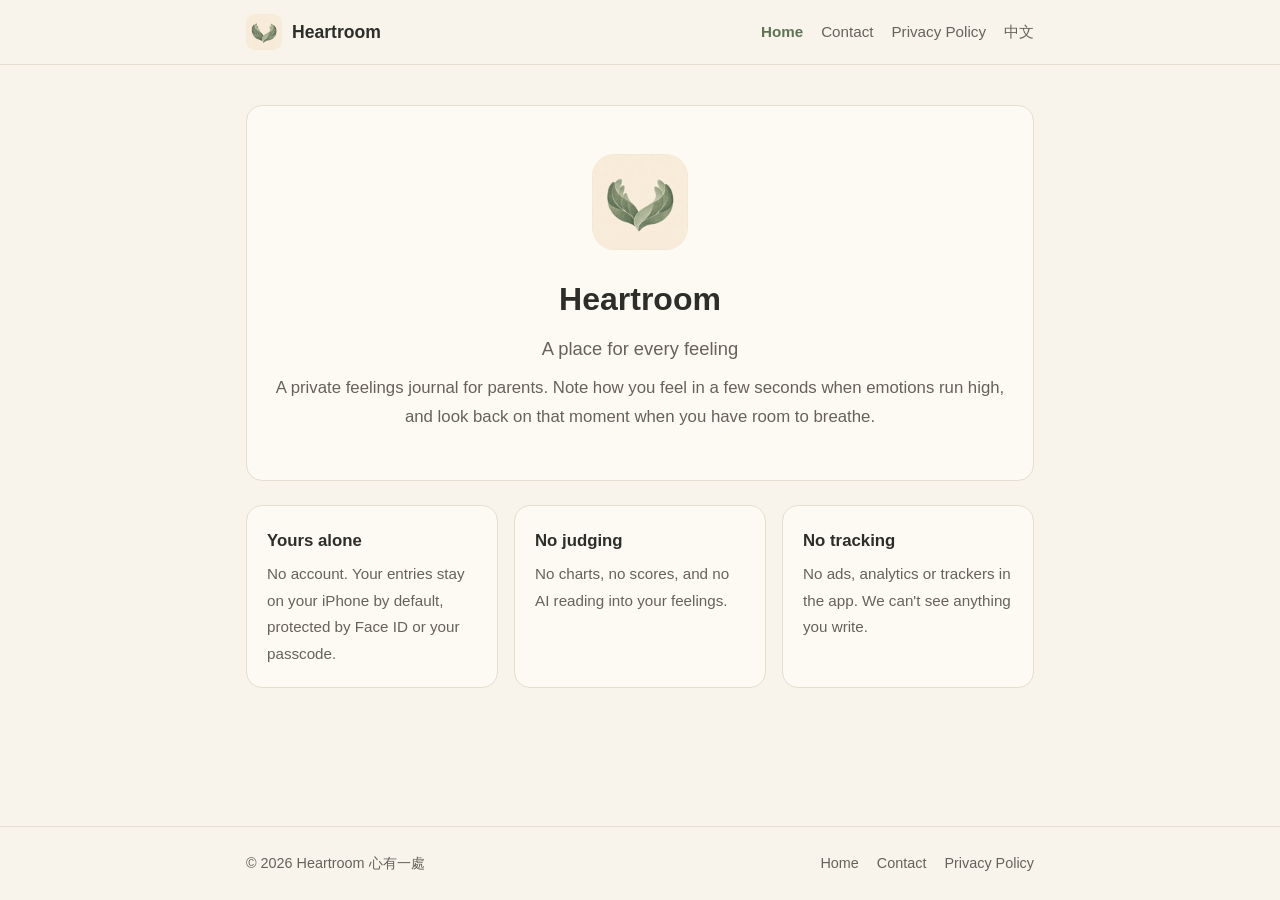
==== en/index.html @ 6442d348 "feat: add heartroom public website Static site (home, contact, privacy policy) in Traditional Chines" ====
<!doctype html>
<html lang="en">
<head>
  <meta charset="utf-8">
  <meta name="viewport" content="width=device-width, initial-scale=1">
  <title>Heartroom 心有一處</title>
  <meta name="description" content="A private feelings journal for parents. A place for every feeling.">
  <meta property="og:type" content="website">
  <meta property="og:title" content="Heartroom 心有一處">
  <meta property="og:description" content="A private feelings journal for parents. A place for every feeling.">
  <link rel="icon" type="image/png" href="../appicon.png">
  <link rel="stylesheet" href="../style.css">
  <script src="../lang-redirect.js"></script>
</head>
<body>
  <header class="nav-header">
    <div class="container nav-container">
      <a href="index.html" class="logo-group">
        <img src="../appicon.png" alt="" class="logo-img">
        <span class="logo-text">Heartroom</span>
      </a>
      <nav class="nav-links">
        <a href="index.html" class="active">Home</a><a href="support.html">Contact</a><a href="privacy-policy.html">Privacy Policy</a>
        <a href="../index.html" class="lang-switch" data-lang="zh" lang="zh-Hant">中文</a>
      </nav>
    </div>
  </header>

  <main class="container">
    <section class="card hero">
      <img src="../appicon.png" alt="Heartroom app icon" class="logo-img">
      <h1>Heartroom</h1>
      <p class="tagline">A place for every feeling</p>
      <p class="lead">A private feelings journal for parents. Note how you feel in a few seconds when emotions run high, and look back on that moment when you have room to breathe.</p>
    </section>

    <div class="points">
      <div class="point"><h2>Yours alone</h2><p>No account. Your entries stay on your iPhone by default, protected by Face ID or your passcode.</p></div>
      <div class="point"><h2>No judging</h2><p>No charts, no scores, and no AI reading into your feelings.</p></div>
      <div class="point"><h2>No tracking</h2><p>No ads, analytics or trackers in the app. We can't see anything you write.</p></div>
    </div>
  </main>

  <footer>
    <div class="container">
      <p>© 2026 Heartroom 心有一處</p>
      <a href="index.html">Home</a><a href="support.html">Contact</a><a href="privacy-policy.html">Privacy Policy</a>
    </div>
  </footer>
</body>
</html>
---- style.css ----
/* 心有一處 Heartroom 網站樣式。色彩與 App 的 Palette 一致（奶油白、草綠、森林黑）。 */
:root {
  color-scheme: light dark;
  --bg: #f8f4ec;
  --card-bg: #fdfaf4;
  --text: #2d2e2a;
  --muted: #66625b;
  --border: #e4ded0;
  --accent: #5f7355;
  --accent-hover: #4e6146;
  --accent-light: #e3e6d5;
  --radius: 16px;
  --font: -apple-system, BlinkMacSystemFont, "SF Pro Text", "PingFang TC", "Noto Sans TC", "Helvetica Neue", Arial, sans-serif;
}

@media (prefers-color-scheme: dark) {
  :root {
    --bg: #151914;
    --card-bg: #1e231c;
    --text: #efe8da;
    --muted: #b5ae9f;
    --border: #323a2f;
    --accent: #a5b795;
    --accent-hover: #b8c8a9;
    --accent-light: #2f3a2a;
  }
}

* { box-sizing: border-box; }

body {
  margin: 0;
  background-color: var(--bg);
  color: var(--text);
  font-family: var(--font);
  line-height: 1.75;
  -webkit-font-smoothing: antialiased;
  display: flex;
  flex-direction: column;
  min-height: 100vh;
  overflow-x: hidden;
}

a { color: var(--accent); }
a:hover { color: var(--accent-hover); }

.container {
  max-width: 820px;
  margin: 0 auto;
  padding: 0 16px;
  width: 100%;
}

main { flex: 1; }
main.container { padding-top: 40px; padding-bottom: 80px; }

/* 導覽列 */
.nav-header {
  padding: 14px 0;
  border-bottom: 1px solid var(--border);
  background-color: color-mix(in srgb, var(--bg) 85%, transparent);
  position: sticky;
  top: 0;
  z-index: 10;
  backdrop-filter: blur(12px);
  -webkit-backdrop-filter: blur(12px);
}

.nav-container {
  display: flex;
  justify-content: space-between;
  align-items: center;
  gap: 16px;
  flex-wrap: wrap;
}

.logo-group {
  display: flex;
  align-items: center;
  gap: 10px;
  text-decoration: none;
  color: var(--text);
}

.logo-img { width: 36px; height: 36px; border-radius: 9px; }
.logo-text { font-weight: 700; font-size: 1.1rem; }

.nav-links { display: flex; gap: 18px; flex-wrap: wrap; font-size: 0.95rem; }
.nav-links a { color: var(--muted); text-decoration: none; }
.nav-links a:hover, .nav-links a.active { color: var(--accent); }
.nav-links a.active { font-weight: 600; }

/* 卡片與內容 */
.card {
  background: var(--card-bg);
  border: 1px solid var(--border);
  border-radius: var(--radius);
  padding: 32px 28px;
}

h1 { font-size: 2rem; line-height: 1.3; margin: 0 0 12px; }
.lead { color: var(--muted); font-size: 1.05rem; margin: 0; }
.meta { color: var(--muted); font-size: 0.9rem; }

.hero { text-align: center; padding: 48px 28px; }
.hero .logo-img { width: 96px; height: 96px; border-radius: 22px; margin-bottom: 20px; }
.tagline { font-size: 1.15rem; color: var(--muted); margin: 0 0 8px; }

.points { display: grid; grid-template-columns: repeat(auto-fit, minmax(220px, 1fr)); gap: 16px; margin-top: 24px; }
.point { background: var(--card-bg); border: 1px solid var(--border); border-radius: var(--radius); padding: 20px; }
.point h2 { font-size: 1.05rem; margin: 0 0 6px; }
.point p { margin: 0; color: var(--muted); font-size: 0.95rem; }

.summary-box {
  margin: 24px 0;
  padding: 20px 22px;
  border-left: 4px solid var(--accent);
  background-color: var(--accent-light);
  border-radius: 0 var(--radius) var(--radius) 0;
}

.prose h2 {
  font-size: 1.3rem;
  color: var(--accent);
  margin: 36px 0 12px;
  border-bottom: 1px solid var(--border);
  padding-bottom: 8px;
}
.prose h3 { font-size: 1.05rem; margin: 24px 0 8px; }
.prose ul { padding-left: 1.4rem; }
.prose li { margin-bottom: 8px; }

/* 常見問題 */
.faq { margin-top: 24px; display: grid; gap: 12px; }
.faq-card { background: var(--card-bg); border: 1px solid var(--border); border-radius: var(--radius); padding: 20px 22px; }
.faq-card h3 { margin: 0 0 6px; font-size: 1.02rem; }
.faq-card p { margin: 0; color: var(--muted); }

.contact-box { text-align: center; margin-top: 24px; }
.btn {
  display: inline-block;
  background: var(--accent);
  color: var(--bg);
  text-decoration: none;
  font-weight: 600;
  padding: 12px 24px;
  border-radius: 999px;
  margin-top: 8px;
}
.btn:hover { background: var(--accent-hover); color: var(--bg); }

/* 頁尾 */
footer {
  border-top: 1px solid var(--border);
  padding: 24px 0;
  font-size: 0.9rem;
  color: var(--muted);
}
footer .container { display: flex; flex-wrap: wrap; gap: 8px 18px; align-items: center; }
footer p { margin: 0 auto 0 0; }
footer a { color: var(--muted); text-decoration: none; }
footer a:hover { color: var(--accent); }

@media (max-width: 600px) {
  h1 { font-size: 1.6rem; }
  .card { padding: 24px 18px; }
  .hero { padding: 36px 18px; }
  footer p { width: 100%; }
}
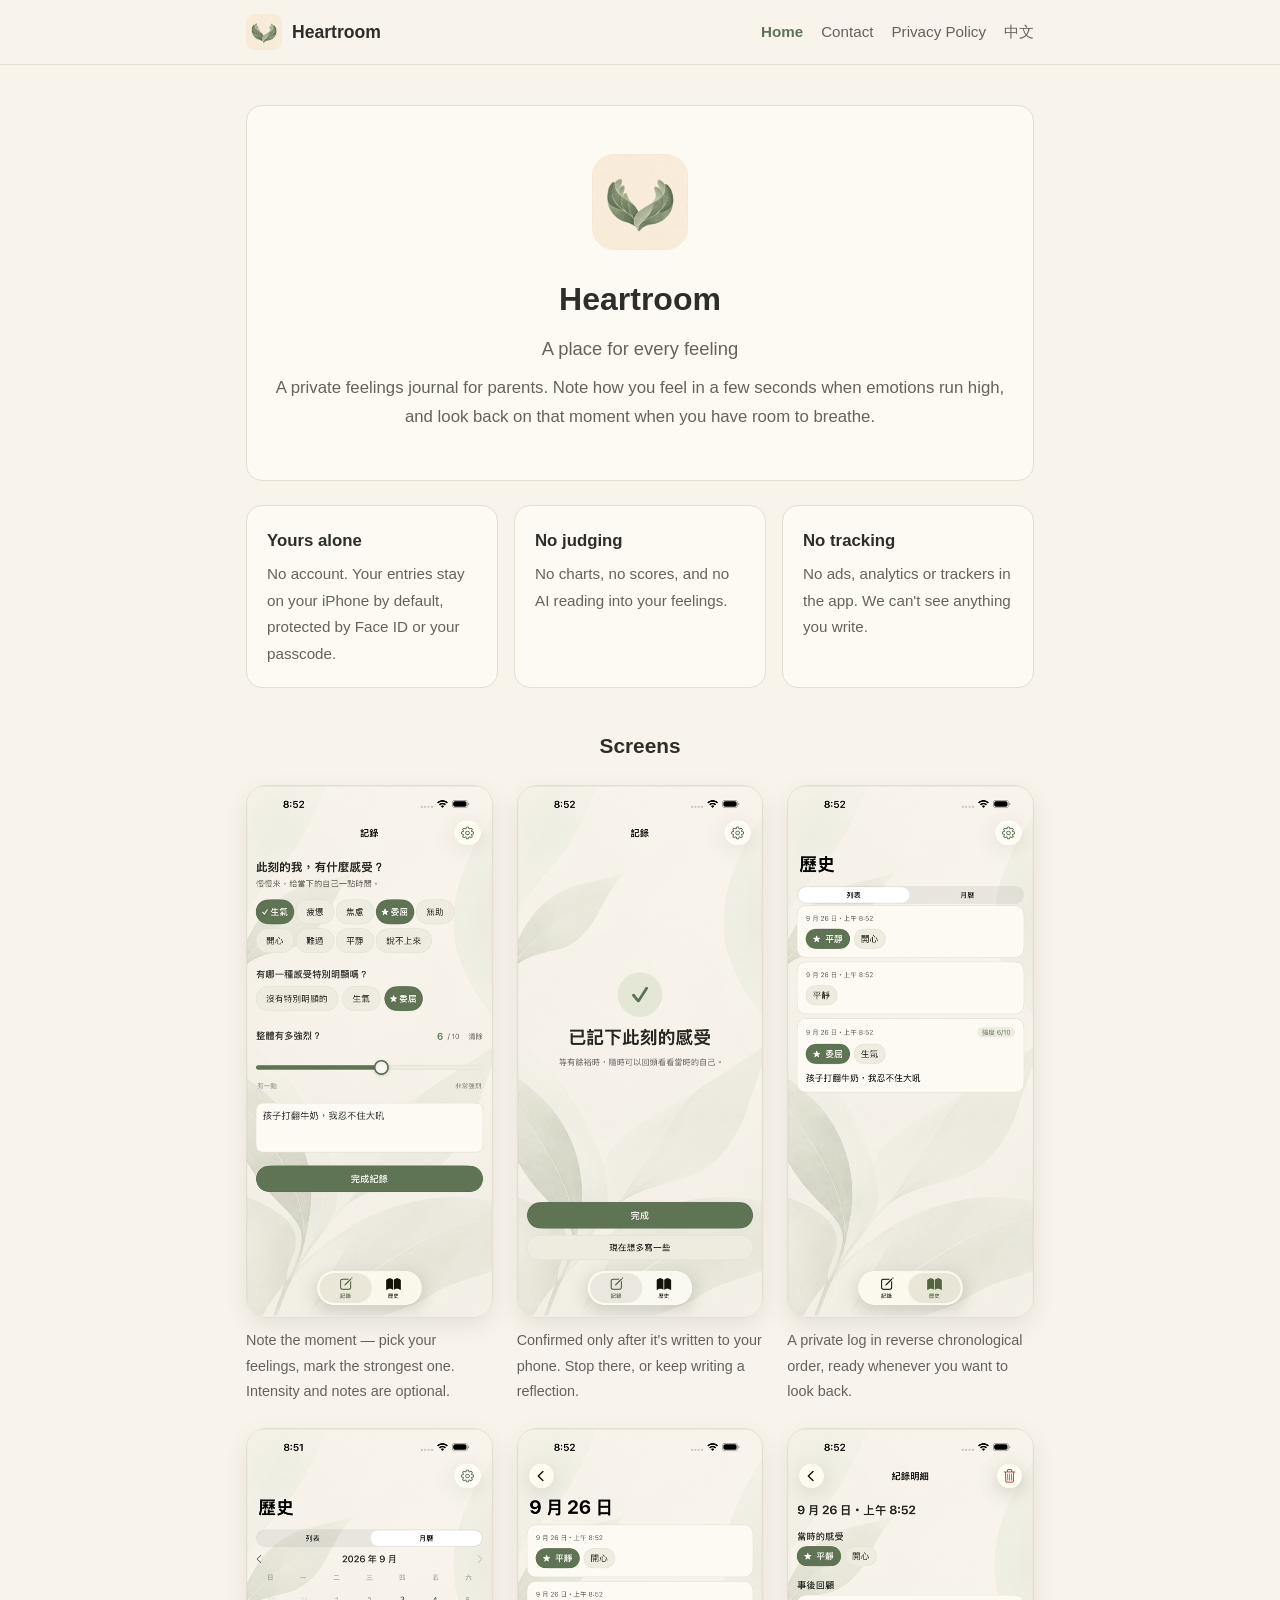
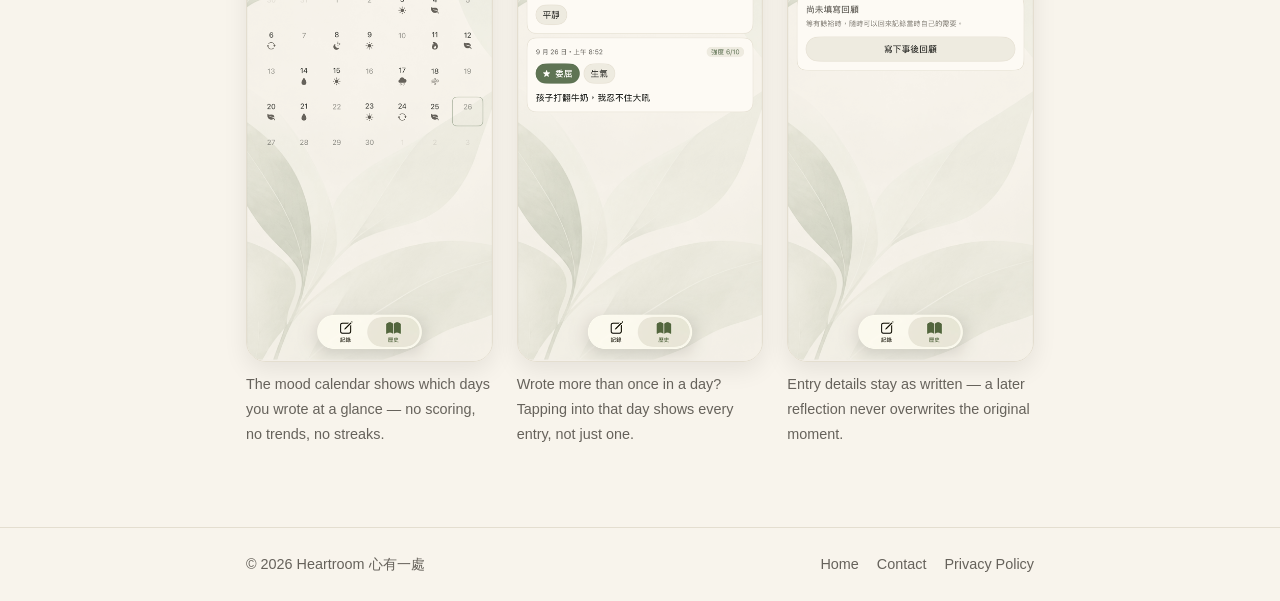
==== commit 1e8821d9: "feat: add screen preview gallery to the homepage Adds the six app screenshots (record, saved, histor" ====
--- a/en/index.html
+++ b/en/index.html
@@ -39,6 +39,36 @@
       <div class="point"><h2>No judging</h2><p>No charts, no scores, and no AI reading into your feelings.</p></div>
       <div class="point"><h2>No tracking</h2><p>No ads, analytics or trackers in the app. We can't see anything you write.</p></div>
     </div>
+
+    <section class="screens">
+      <h2>Screens</h2>
+      <div class="screens-grid">
+        <figure class="screen-figure">
+          <img src="../screenshots/01_record_entry.png" alt="Recording a moment: choose feelings, mark the main one, set intensity, add a note" loading="lazy">
+          <figcaption>Note the moment — pick your feelings, mark the strongest one. Intensity and notes are optional.</figcaption>
+        </figure>
+        <figure class="screen-figure">
+          <img src="../screenshots/02_record_success.png" alt="Entry saved screen" loading="lazy">
+          <figcaption>Confirmed only after it's written to your phone. Stop there, or keep writing a reflection.</figcaption>
+        </figure>
+        <figure class="screen-figure">
+          <img src="../screenshots/03_history_list.png" alt="History list screen" loading="lazy">
+          <figcaption>A private log in reverse chronological order, ready whenever you want to look back.</figcaption>
+        </figure>
+        <figure class="screen-figure">
+          <img src="../screenshots/06_history_calendar.png" alt="Mood calendar screen" loading="lazy">
+          <figcaption>The mood calendar shows which days you wrote at a glance — no scoring, no trends, no streaks.</figcaption>
+        </figure>
+        <figure class="screen-figure">
+          <img src="../screenshots/04_history_day_entries.png" alt="Multiple entries on the same day" loading="lazy">
+          <figcaption>Wrote more than once in a day? Tapping into that day shows every entry, not just one.</figcaption>
+        </figure>
+        <figure class="screen-figure">
+          <img src="../screenshots/05_history_detail.png" alt="Single entry detail screen" loading="lazy">
+          <figcaption>Entry details stay as written — a later reflection never overwrites the original moment.</figcaption>
+        </figure>
+      </div>
+    </section>
   </main>
 
   <footer>
--- a/style.css
+++ b/style.css
@@ -111,6 +111,25 @@
 .point h2 { font-size: 1.05rem; margin: 0 0 6px; }
 .point p { margin: 0; color: var(--muted); font-size: 0.95rem; }
 
+/* 畫面預覽 */
+.screens { margin-top: 40px; text-align: center; }
+.screens h2 { font-size: 1.3rem; margin: 0 0 20px; }
+.screens-grid {
+  display: grid;
+  grid-template-columns: repeat(auto-fit, minmax(200px, 1fr));
+  gap: 24px;
+  text-align: left;
+}
+.screen-figure { margin: 0; }
+.screen-figure img {
+  width: 100%;
+  border-radius: 20px;
+  border: 1px solid var(--border);
+  box-shadow: 0 8px 24px rgba(0, 0, 0, 0.08);
+  display: block;
+}
+.screen-figure figcaption { margin-top: 10px; color: var(--muted); font-size: 0.9rem; }
+
 .summary-box {
   margin: 24px 0;
   padding: 20px 22px;
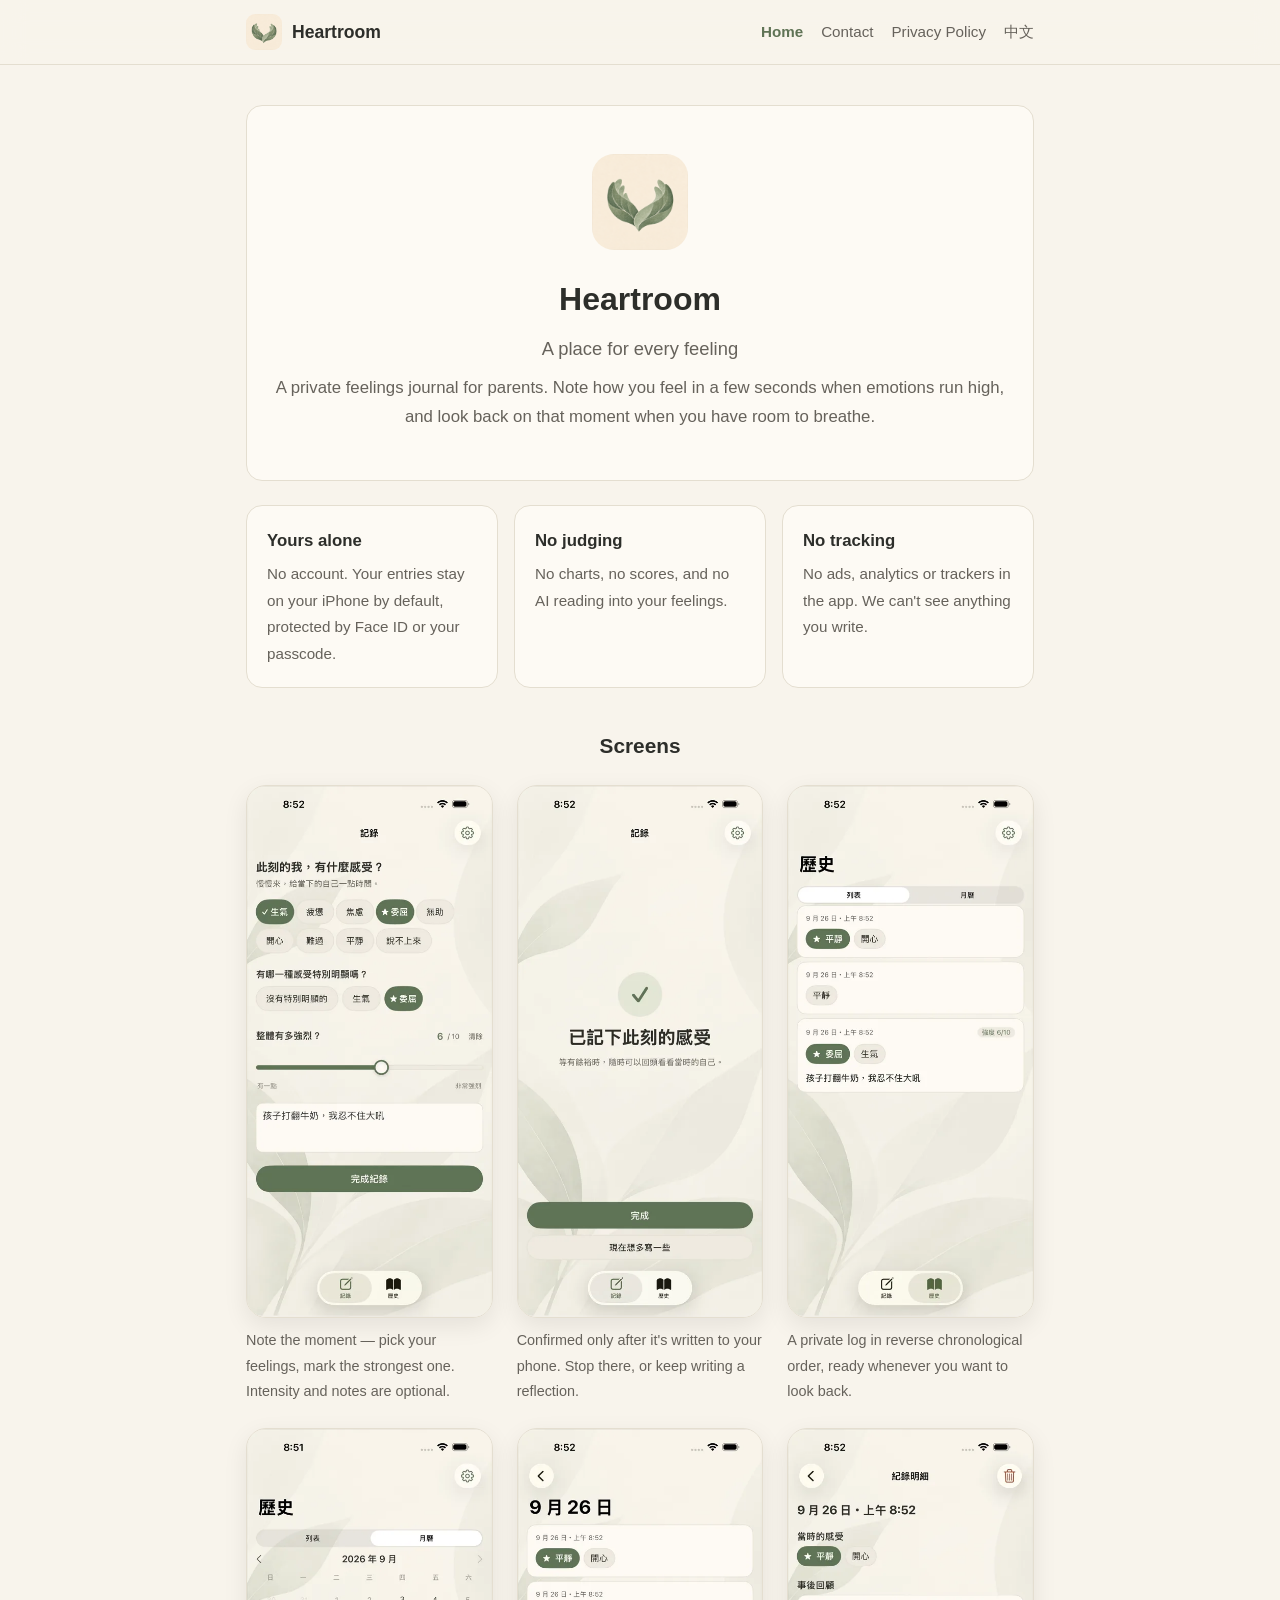
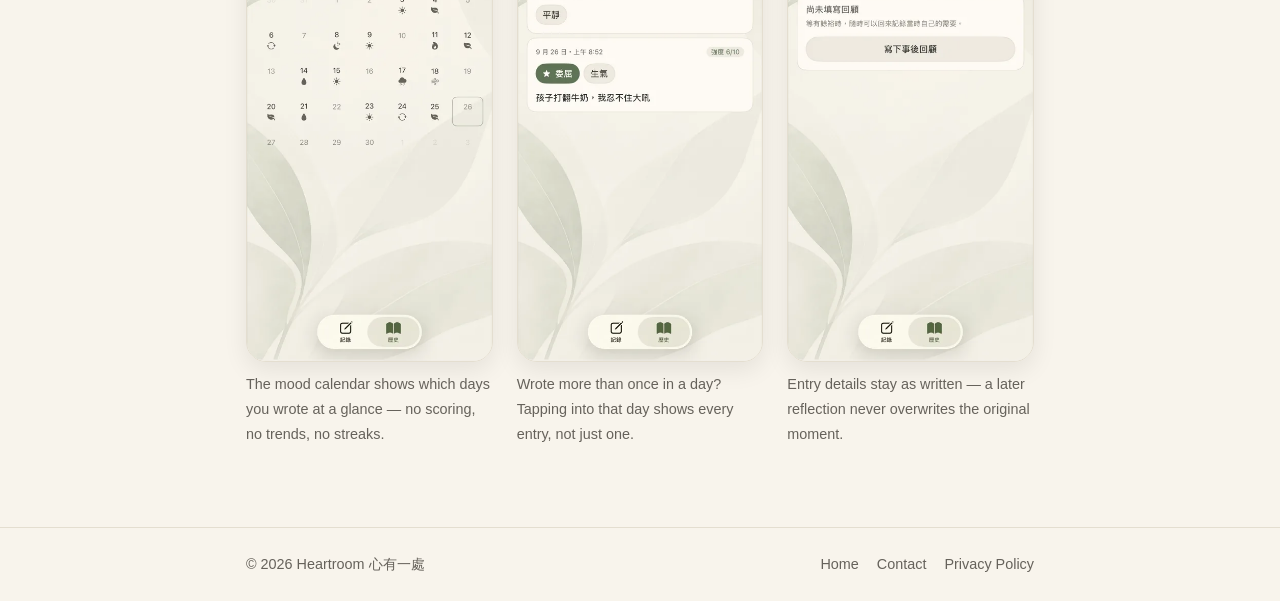
==== commit db69b1b8: "perf: switch screenshot gallery to WebP The PNG screenshots were ~2MB total and made the homepage sl" ====
--- a/en/index.html
+++ b/en/index.html
@@ -44,27 +44,27 @@
       <h2>Screens</h2>
       <div class="screens-grid">
         <figure class="screen-figure">
-          <img src="../screenshots/01_record_entry.png" alt="Recording a moment: choose feelings, mark the main one, set intensity, add a note" loading="lazy">
+          <img src="../screenshots/01_record_entry.webp" alt="Recording a moment: choose feelings, mark the main one, set intensity, add a note" loading="lazy">
           <figcaption>Note the moment — pick your feelings, mark the strongest one. Intensity and notes are optional.</figcaption>
         </figure>
         <figure class="screen-figure">
-          <img src="../screenshots/02_record_success.png" alt="Entry saved screen" loading="lazy">
+          <img src="../screenshots/02_record_success.webp" alt="Entry saved screen" loading="lazy">
           <figcaption>Confirmed only after it's written to your phone. Stop there, or keep writing a reflection.</figcaption>
         </figure>
         <figure class="screen-figure">
-          <img src="../screenshots/03_history_list.png" alt="History list screen" loading="lazy">
+          <img src="../screenshots/03_history_list.webp" alt="History list screen" loading="lazy">
           <figcaption>A private log in reverse chronological order, ready whenever you want to look back.</figcaption>
         </figure>
         <figure class="screen-figure">
-          <img src="../screenshots/06_history_calendar.png" alt="Mood calendar screen" loading="lazy">
+          <img src="../screenshots/06_history_calendar.webp" alt="Mood calendar screen" loading="lazy">
           <figcaption>The mood calendar shows which days you wrote at a glance — no scoring, no trends, no streaks.</figcaption>
         </figure>
         <figure class="screen-figure">
-          <img src="../screenshots/04_history_day_entries.png" alt="Multiple entries on the same day" loading="lazy">
+          <img src="../screenshots/04_history_day_entries.webp" alt="Multiple entries on the same day" loading="lazy">
           <figcaption>Wrote more than once in a day? Tapping into that day shows every entry, not just one.</figcaption>
         </figure>
         <figure class="screen-figure">
-          <img src="../screenshots/05_history_detail.png" alt="Single entry detail screen" loading="lazy">
+          <img src="../screenshots/05_history_detail.webp" alt="Single entry detail screen" loading="lazy">
           <figcaption>Entry details stay as written — a later reflection never overwrites the original moment.</figcaption>
         </figure>
       </div>
